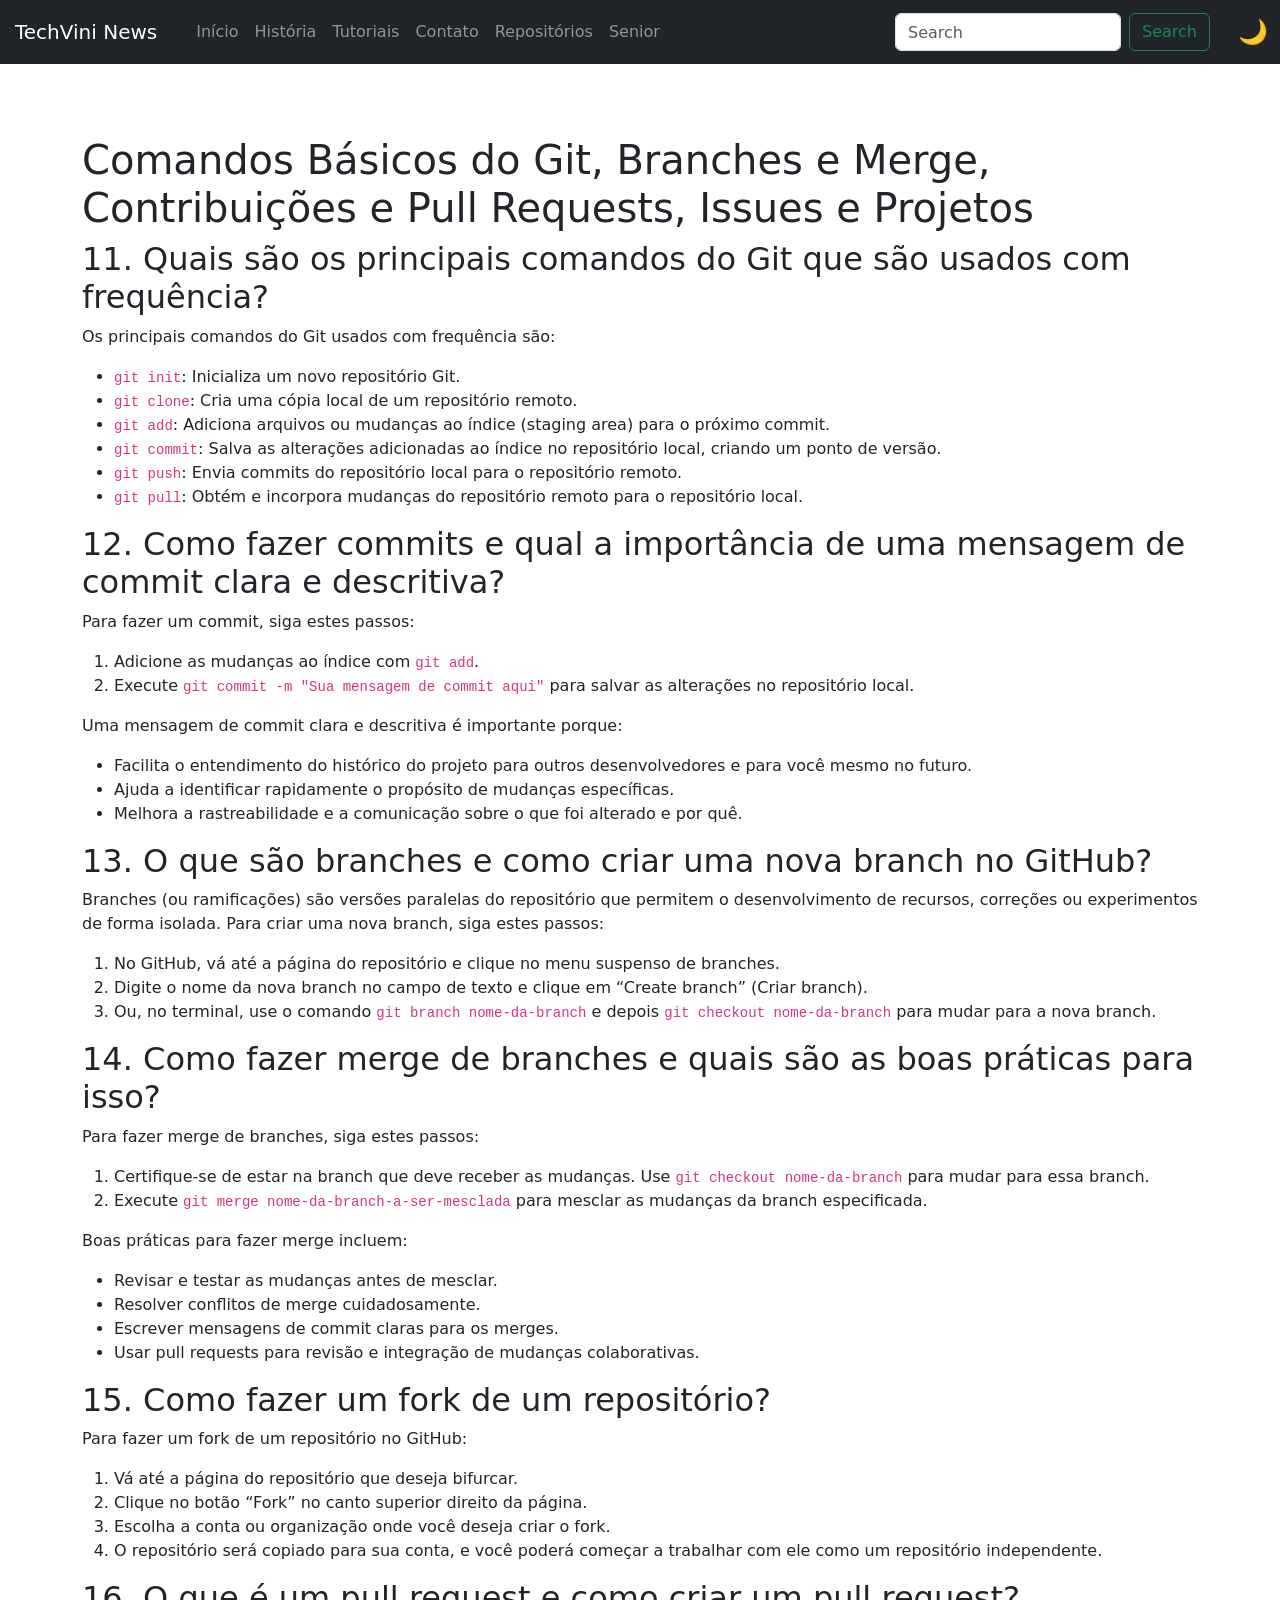
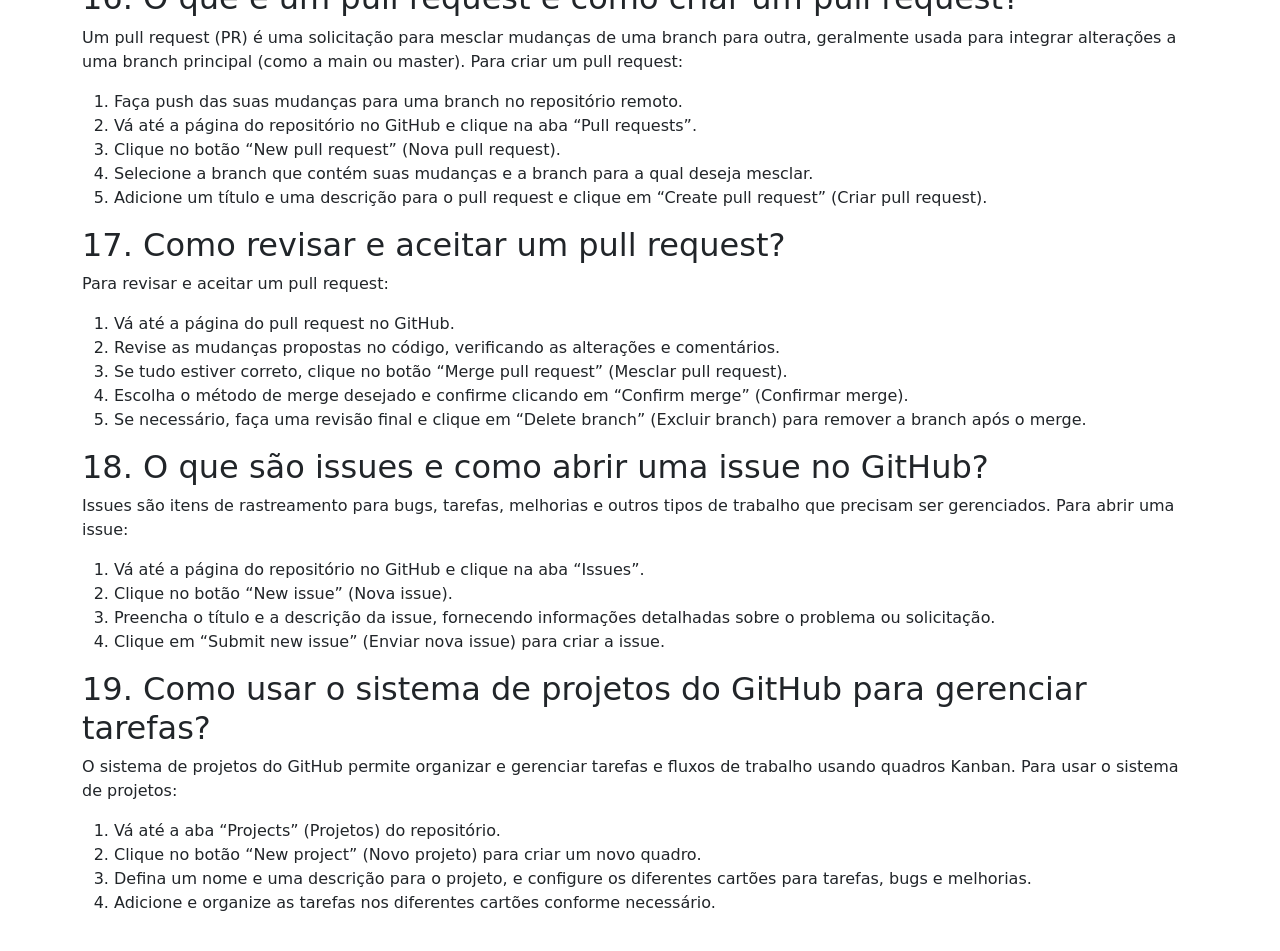
==== index.html @ a6a4add5 "Rename adv.html to index.html a" ====
<!DOCTYPE html>
<html lang="pt-BR">

<head>
    <meta charset="UTF-8">
    <meta name="viewport" content="width=device-width, initial-scale=1.0">
    <title>TechVini News</title>
    <!-- Adicionando os arquivos CSS do Bootstrap -->
    <link rel="stylesheet" href="https://stackpath.bootstrapcdn.com/bootstrap/4.5.2/css/bootstrap.min.css">
    <link rel="stylesheet" href="styles2.css">
    <!-- Incluindo o Bootstrap 5 para o exemplo da navbar offcanvas -->
    <link href="https://cdn.jsdelivr.net/npm/bootstrap@5.3.3/dist/css/bootstrap.min.css" rel="stylesheet" integrity="sha384-QWTKZyjpPEjISv5WaRU9OFeRpok6YctnYmDr5pNlyT2bRjXh0JMhjY6hW+ALEwIH" crossorigin="anonymous">
</head>

<body>
    <!-- Navegação principal -->
    <nav class="navbar navbar-expand-lg navbar-dark bg-dark">
        <a class="navbar-brand" href="#">TechVini News</a>
        <button class="navbar-toggler" type="button" data-toggle="collapse" data-target="#navbarNav" aria-controls="navbarNav" aria-expanded="false" aria-label="Toggle navigation">
            <span class="navbar-toggler-icon"></span>
        </button>
        <div class="collapse navbar-collapse" id="navbarNav">
            <ul class="navbar-nav">
                <li class="nav-item">
                    <a class="nav-link" href="ex.html">Início</a>
                </li>
                <li class="nav-item">
                    <a class="nav-link" href="gitbasico.html">História</a>
                </li>
                <li class="nav-item">
                    <a class="nav-link" href="gt.html">Tutoriais</a>
                </li>
                <li class="nav-item">
                    <a class="nav-link" href="CONTATO.HTML">Contato</a>
                </li>
                <li class="nav-item">
                    <a class="nav-link" href="repo.html">Repositórios</a>
                </li>
                <li class="nav-item">
                    <a class="nav-link" href="adv.html">Senior</a>
                </li>
            </ul>
            <form class="form-inline ml-auto">
                <input class="form-control mr-sm-2" type="search" placeholder="Search" aria-label="Search">
                <button class="btn btn-outline-success my-2 my-sm-0" type="submit">Search</button>
            </form>
            <button id="dark-mode-toggle" class="btn btn-outline-light ml-3" aria-label="Toggle Dark Mode">🌙</button>
        </div>
    </nav>

    <!-- Imagem de destaque -->
  

    <!-- Conteúdo principal -->
    <main class="container mt-5 pt-4">
        <section>
            <h1>Comandos Básicos do Git, Branches e Merge, Contribuições e Pull Requests, Issues e Projetos</h1>

            <h2>11. Quais são os principais comandos do Git que são usados com frequência?</h2>
            <p>Os principais comandos do Git usados com frequência são:</p>
            <ul>
                <li><code>git init</code>: Inicializa um novo repositório Git.</li>
                <li><code>git clone</code>: Cria uma cópia local de um repositório remoto.</li>
                <li><code>git add</code>: Adiciona arquivos ou mudanças ao índice (staging area) para o próximo commit.</li>
                <li><code>git commit</code>: Salva as alterações adicionadas ao índice no repositório local, criando um ponto de versão.</li>
                <li><code>git push</code>: Envia commits do repositório local para o repositório remoto.</li>
                <li><code>git pull</code>: Obtém e incorpora mudanças do repositório remoto para o repositório local.</li>
            </ul>

            <h2>12. Como fazer commits e qual a importância de uma mensagem de commit clara e descritiva?</h2>
            <p>Para fazer um commit, siga estes passos:</p>
            <ol>
                <li>Adicione as mudanças ao índice com <code>git add</code>.</li>
                <li>Execute <code>git commit -m "Sua mensagem de commit aqui"</code> para salvar as alterações no repositório local.</li>
            </ol>
            <p>Uma mensagem de commit clara e descritiva é importante porque:</p>
            <ul>
                <li>Facilita o entendimento do histórico do projeto para outros desenvolvedores e para você mesmo no futuro.</li>
                <li>Ajuda a identificar rapidamente o propósito de mudanças específicas.</li>
                <li>Melhora a rastreabilidade e a comunicação sobre o que foi alterado e por quê.</li>
            </ul>

            <h2>13. O que são branches e como criar uma nova branch no GitHub?</h2>
            <p>Branches (ou ramificações) são versões paralelas do repositório que permitem o desenvolvimento de recursos, correções ou experimentos de forma isolada. Para criar uma nova branch, siga estes passos:</p>
            <ol>
                <li>No GitHub, vá até a página do repositório e clique no menu suspenso de branches.</li>
                <li>Digite o nome da nova branch no campo de texto e clique em “Create branch” (Criar branch).</li>
                <li>Ou, no terminal, use o comando <code>git branch nome-da-branch</code> e depois <code>git checkout nome-da-branch</code> para mudar para a nova branch.</li>
            </ol>

            <h2>14. Como fazer merge de branches e quais são as boas práticas para isso?</h2>
            <p>Para fazer merge de branches, siga estes passos:</p>
            <ol>
                <li>Certifique-se de estar na branch que deve receber as mudanças. Use <code>git checkout nome-da-branch</code> para mudar para essa branch.</li>
                <li>Execute <code>git merge nome-da-branch-a-ser-mesclada</code> para mesclar as mudanças da branch especificada.</li>
            </ol>
            <p>Boas práticas para fazer merge incluem:</p>
            <ul>
                <li>Revisar e testar as mudanças antes de mesclar.</li>
                <li>Resolver conflitos de merge cuidadosamente.</li>
                <li>Escrever mensagens de commit claras para os merges.</li>
                <li>Usar pull requests para revisão e integração de mudanças colaborativas.</li>
            </ul>

            <h2>15. Como fazer um fork de um repositório?</h2>
            <p>Para fazer um fork de um repositório no GitHub:</p>
            <ol>
                <li>Vá até a página do repositório que deseja bifurcar.</li>
                <li>Clique no botão “Fork” no canto superior direito da página.</li>
                <li>Escolha a conta ou organização onde você deseja criar o fork.</li>
                <li>O repositório será copiado para sua conta, e você poderá começar a trabalhar com ele como um repositório independente.</li>
            </ol>

            <h2>16. O que é um pull request e como criar um pull request?</h2>
            <p>Um pull request (PR) é uma solicitação para mesclar mudanças de uma branch para outra, geralmente usada para integrar alterações a uma branch principal (como a main ou master). Para criar um pull request:</p>
            <ol>
                <li>Faça push das suas mudanças para uma branch no repositório remoto.</li>
                <li>Vá até a página do repositório no GitHub e clique na aba “Pull requests”.</li>
                <li>Clique no botão “New pull request” (Nova pull request).</li>
                <li>Selecione a branch que contém suas mudanças e a branch para a qual deseja mesclar.</li>
                <li>Adicione um título e uma descrição para o pull request e clique em “Create pull request” (Criar pull request).</li>
            </ol>

            <h2>17. Como revisar e aceitar um pull request?</h2>
            <p>Para revisar e aceitar um pull request:</p>
            <ol>
                <li>Vá até a página do pull request no GitHub.</li>
                <li>Revise as mudanças propostas no código, verificando as alterações e comentários.</li>
                <li>Se tudo estiver correto, clique no botão “Merge pull request” (Mesclar pull request).</li>
                <li>Escolha o método de merge desejado e confirme clicando em “Confirm merge” (Confirmar merge).</li>
                <li>Se necessário, faça uma revisão final e clique em “Delete branch” (Excluir branch) para remover a branch após o merge.</li>
            </ol>

            <h2>18. O que são issues e como abrir uma issue no GitHub?</h2>
            <p>Issues são itens de rastreamento para bugs, tarefas, melhorias e outros tipos de trabalho que precisam ser gerenciados. Para abrir uma issue:</p>
            <ol>
                <li>Vá até a página do repositório no GitHub e clique na aba “Issues”.</li>
                <li>Clique no botão “New issue” (Nova issue).</li>
                <li>Preencha o título e a descrição da issue, fornecendo informações detalhadas sobre o problema ou solicitação.</li>
                <li>Clique em “Submit new issue” (Enviar nova issue) para criar a issue.</li>
            </ol>

            <h2>19. Como usar o sistema de projetos do GitHub para gerenciar tarefas?</h2>
            <p>O sistema de projetos do GitHub permite organizar e gerenciar tarefas e fluxos de trabalho usando quadros Kanban. Para usar o sistema de projetos:</p>
            <ol>
                <!-- Esta seção estava fora do lugar e foi movida aqui -->
                <li>Vá até a aba “Projects” (Projetos) do repositório.</li>
                <li>Clique no botão “New project” (Novo projeto) para criar um novo quadro.</li>
                <li>Defina um nome e uma descrição para o projeto, e configure os diferentes cartões para tarefas, bugs e melhorias.</li>
                <li>Adicione e organize as tarefas nos diferentes cartões conforme necessário.</li>
            </ol>
        </section>
    </main>

    <!-- Adicionando os arquivos JavaScript do Bootstrap e jQuery -->
    <script src="https://code.jquery.com/jquery-3.5.1.slim.min.js"></script>
    <script src="https://cdn.jsdelivr.net/npm/@popperjs/core@2.11.8/dist/umd/popper.min.js"></script>
    <script src="https://stackpath.bootstrapcdn.com/bootstrap/4.5.2/js/bootstrap.min.js"></script>
    <script src="script.js"></script>
</body>

</html>
---- styles2.css ----
/* Importando fontes e ajustes gerais */
@import url('https://fonts.googleapis.com/css2?family=Bodoni+Moda+SC:ital,opsz,wght@0,6..96,400..900;1,6..96,400..900&family=Oswald:wght@200..700&display=swap');

body {
    font-family: Arial, sans-serif;
    margin: 0;
    padding: 0;
    line-height: 1.6;
    color: #333;
    transition: background-color 0.3s, color 0.3s;
}

body.dark-mode {
    background-color: #3b3b3b;
    color: #e0e0e0;
}

header {
    z-index: 1000;
    transition: background-color 0.3s;
}

header.dark-mode {
    background-color: #292929;
    color: #e0e0e0;
}

header .logo {
    font-size: 24px;
    font-weight: bold;
    font-family: 'Bodoni Moda SC';
    color: #ffffff;
}

#menu-toggle, #dark-mode-toggle {
    background: none;
    border: none;
    font-size: 24px;
    cursor: pointer;
    margin-left: 10px;
}

#dark-mode-toggle {
    margin-left: 15px;
}

nav {
    background-color: #343a40; /* Cor de fundo padrão do Bootstrap para navbars */
}

nav .nav-link {
    color: #ffffff;
    padding: 10px 15px;
}

nav .nav-link:hover {
    background-color: #495057;
}

.hero-image {
    margin-top: 70px;
    width: 100%;
    overflow: hidden;
}

.hero-image img {
    width: 100%;
    height: auto;
}

main {
    padding: 20px;
    max-width: 800px;
    margin: 0 auto;
}

h1, h2 {
    color: #1a1a1a;
}

h2 {
    color: #e0e0e0;
}

footer {
    background-color: #1a1a1a;
    color: #fff;
    text-align: center;
    padding: 10px 0;
    width: 100%;
}

body.dark-mode footer {
    background-color: #4e4e4e;
}

/* Responsividade */
@media (max-width: 768px) {
    header {
        padding: 10px;
    }

    nav {
        display: none;
    }

    #menu-toggle {
        display: block;
    }

    .navbar-collapse {
        background-color: #343a40;
    }

    .navbar-nav .nav-item {
        width: 100%;
    }

    .navbar-nav .nav-link {
        color: #ffffff;
    }

    .navbar-nav .nav-link:hover {
        background-color: #495057;
    }
}
@import url('https://fonts.googleapis.com/css2?family=Bodoni+Moda+SC:ital,opsz,wght@0,6..96,400..900;1,6..96,400..900&family=Oswald:wght@200..700&display=swap');

body {
    font-family: Arial, sans-serif;
    margin: 0;
    padding: 0;
    line-height: 1.6;
    color: #333;
    transition: background-color 0.3s, color 0.3s; 
}

body.dark-mode {
    background-color: #3b3b3b;
    color: #e0e0e0;
}

header {
    color: #ffffff;
    display: flex;
    justify-content: space-between;
    align-items: center;
    padding: 10px 20px;
    margin-top: -70px;
    position: fixed;
    width: 98%;
    height: 50px;
    z-index: 1000;
    box-shadow: 0 2px 5px rgba(0, 0, 0, 0.2);
    transition: background-color 0.3s; }

header.dark-mode {
    background-color: #292929;
    color: #e0e0e0;
}
h2.dark-mode{color: red;}
.logo {
    font-size: 24px;
    font-weight: bold;
    font-family: 'Bodoni Moda SC';
    color: #1b1b1b;
}

#menu-toggle {
    background: none;
    border: none;
    color: #000000;
    font-size: 24px;
    cursor: pointer;
    display: none; }

#dark-mode-toggle {
    background: none;
    border: none;
    font-size: 24px;
    cursor: pointer;
    margin-left: 10px;
}

nav {
    display: flex;
}

nav ul {
    list-style: none;
    display: flex;
    margin: 0;
    padding: 0;
}

nav ul li {
    position: relative;
}

nav a {
    color: #353535bb;
    text-decoration: none;
    padding: 10px 15px;
    display: block;
}

nav a:hover {
    background-color: #d6d6d6;
}

.hero-image {
    margin-top: 70px;
    width: 100%;
    overflow: hidden;
}

.hero-image img {
    width: 100%;
    height: auto;
    cursor: pointer;
}
video {
    width: 100%;
    height: auto;
    display: block;
  }

main {
    padding: 20px;
    max-width: 800px;
    margin: 0 auto;
}

h1, h2 {
    color: #1a1a1a;
}

footer {
    background-color: #1a1a1a;
    color: #fff;
    text-align: center;
    padding: 10px 0;
    bottom: 0;
    width: 100%;
}

body.dark-mode footer {
    background-color: #4e4e4e;
}

.submenu {
    display: none;
    position: absolute;
    top: 100%;
    left: 0;
    background-color: #ffffff;
    box-shadow: 0 2px 5px rgba(209, 47, 47, 0.2);
    list-style: none;
    padding: 0;
    margin: 0;
}

.submenu li {
    width: 150px;
}

nav ul li:hover .submenu {
    display: block;
}


@media (max-width: 768px) {
    nav {
        display: none; 
        flex-direction: column;
        width: 100%;
    }

    #menu-toggle {
        margin-left: auto;
        display: block; 
        
    }

    nav.active {
        margin-top: 260px;
        background-color: #ada6a6;
        display: flex; 
    }

    nav ul {
        flex-direction: column;
    }

    nav ul li {
        width: 100%;
    }

    nav ul li:hover .submenu {
        display: none; 
    }
}
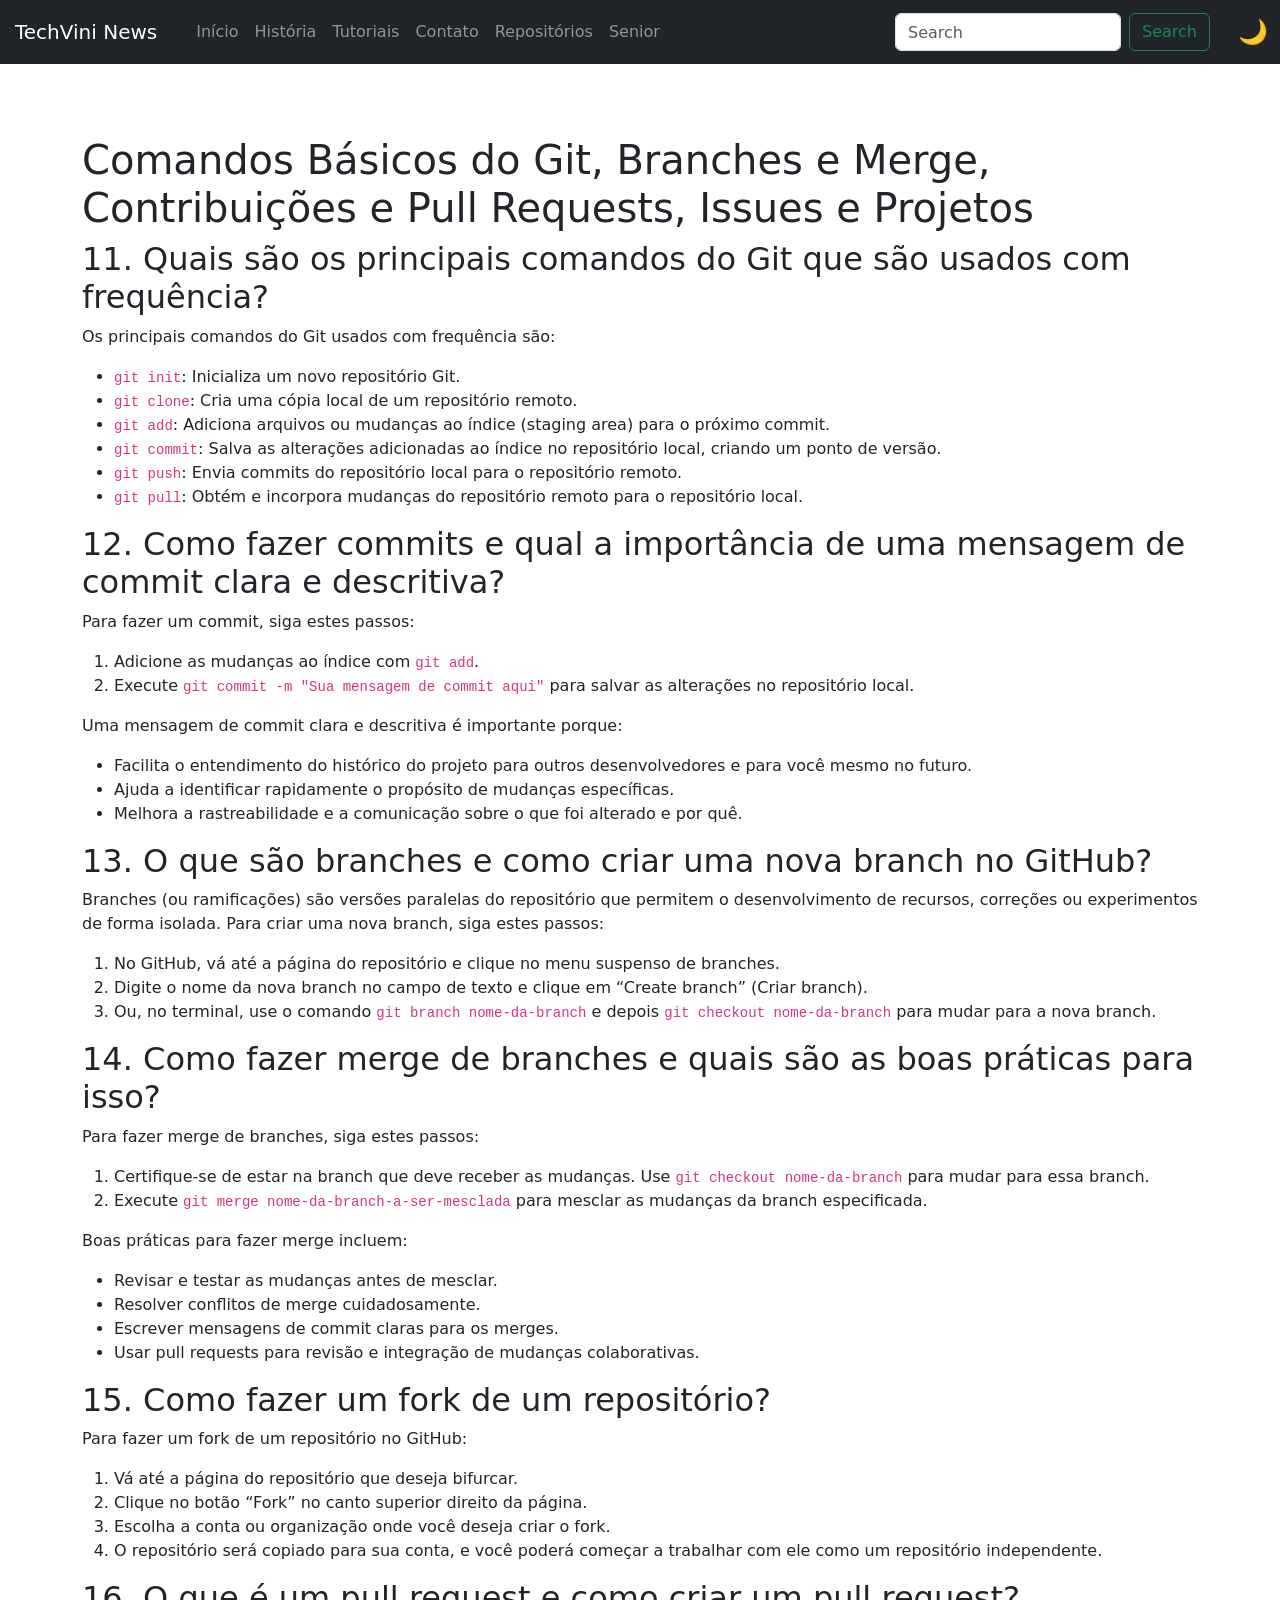
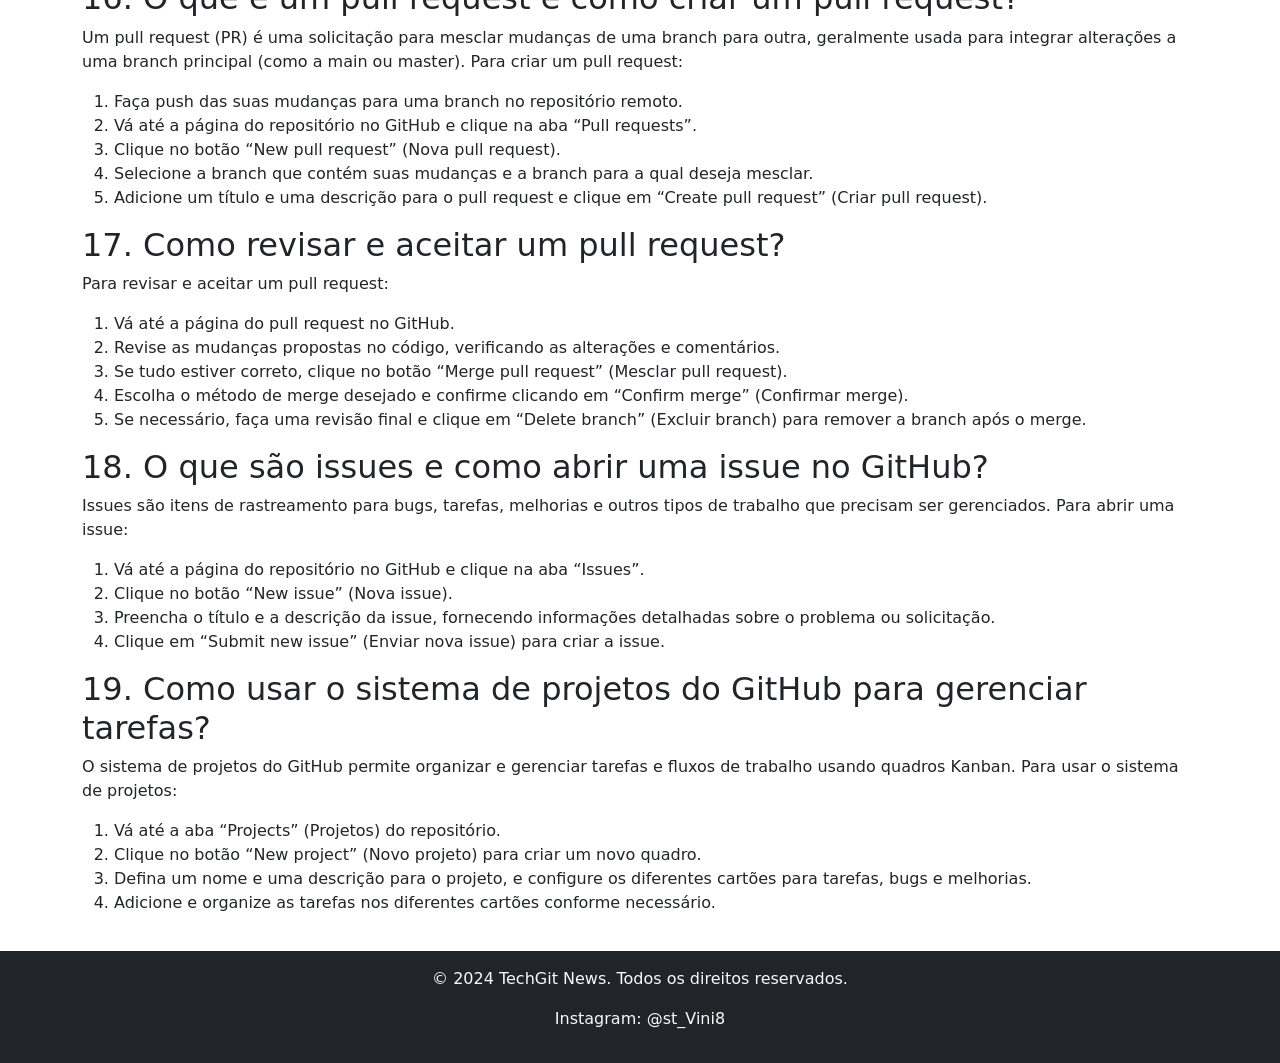
==== commit 60c63e57: "Update index.html" ====
--- a/index.html
+++ b/index.html
@@ -48,10 +48,7 @@
         </div>
     </nav>
 
-    <!-- Imagem de destaque -->
-  
 
-    <!-- Conteúdo principal -->
     <main class="container mt-5 pt-4">
         <section>
             <h1>Comandos Básicos do Git, Branches e Merge, Contribuições e Pull Requests, Issues e Projetos</h1>
@@ -152,7 +149,11 @@
         </section>
     </main>
 
-    <!-- Adicionando os arquivos JavaScript do Bootstrap e jQuery -->
+    <footer class="bg-dark text-light text-center py-3">
+        <p>&copy; 2024 TechGit News. Todos os direitos reservados.</p>
+        <p>Instagram: @st_Vini8</p>
+    </footer>
+ 
     <script src="https://code.jquery.com/jquery-3.5.1.slim.min.js"></script>
     <script src="https://cdn.jsdelivr.net/npm/@popperjs/core@2.11.8/dist/umd/popper.min.js"></script>
     <script src="https://stackpath.bootstrapcdn.com/bootstrap/4.5.2/js/bootstrap.min.js"></script>
